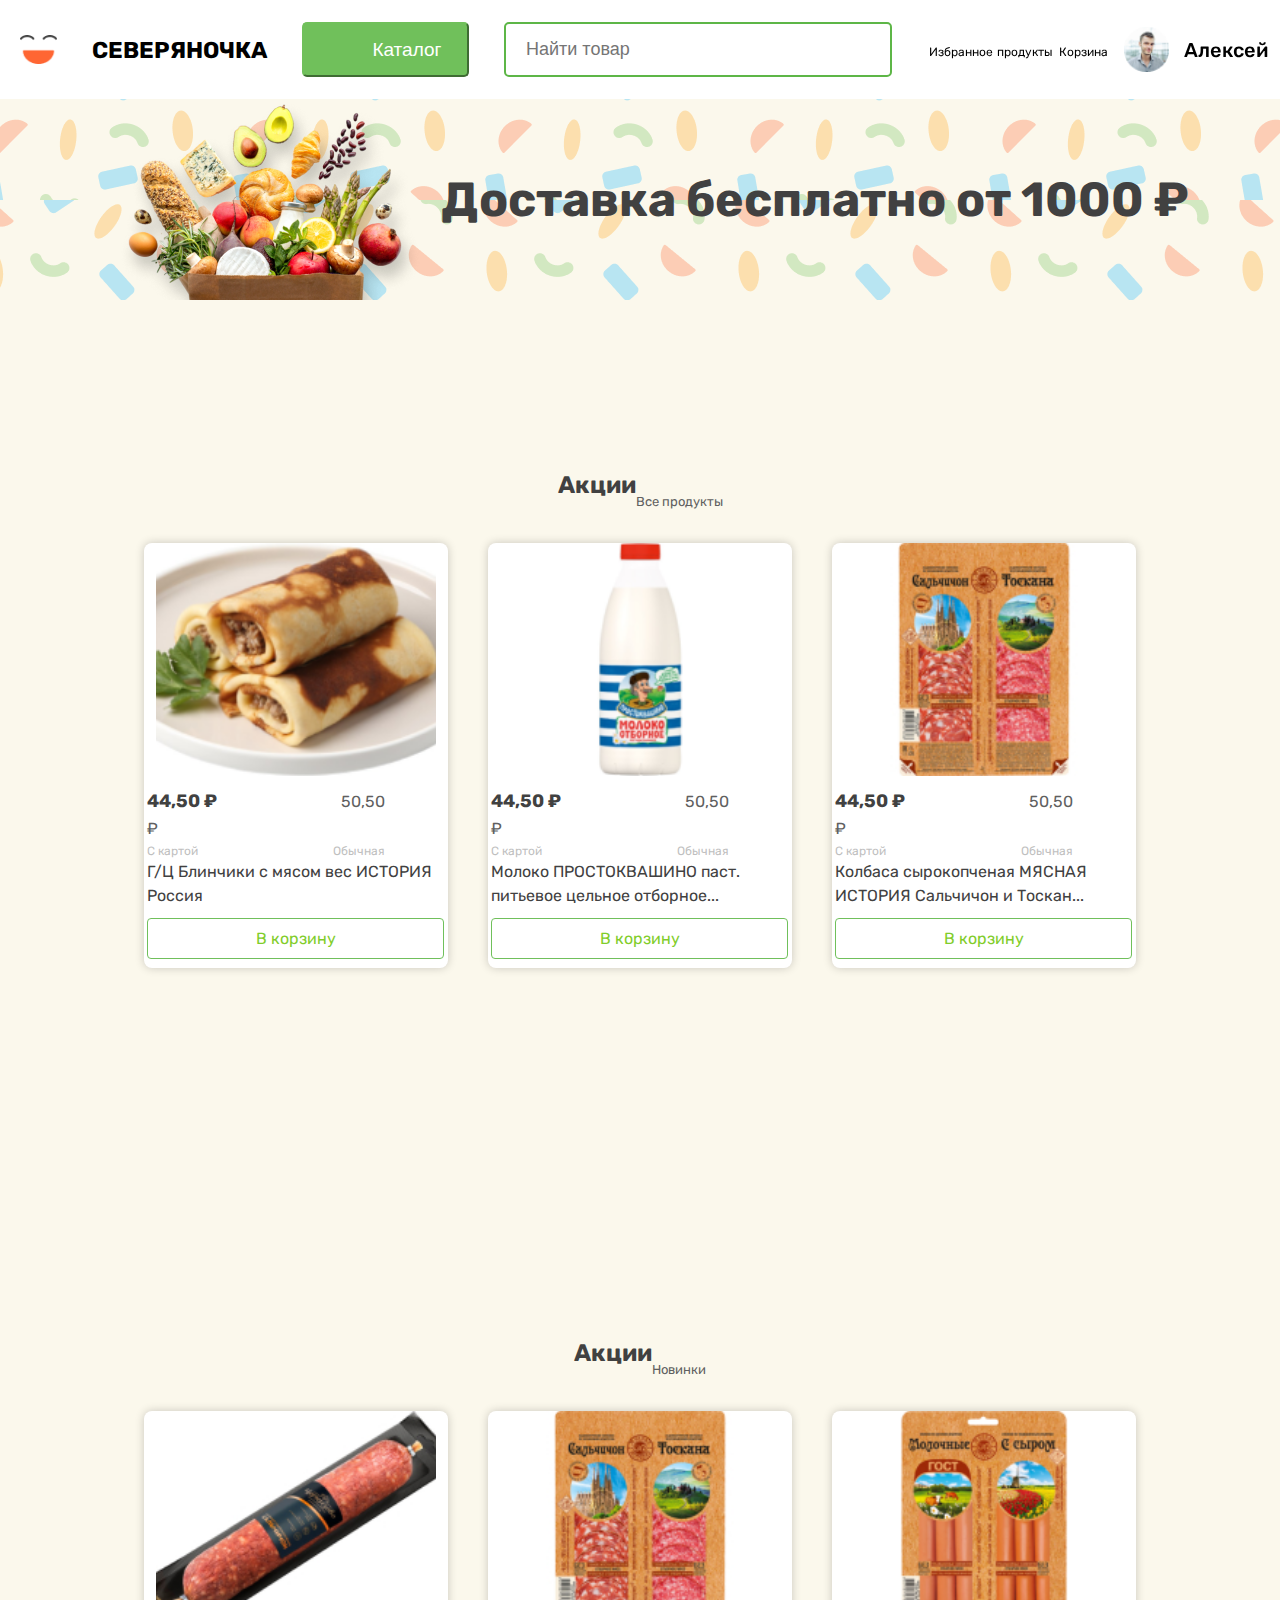
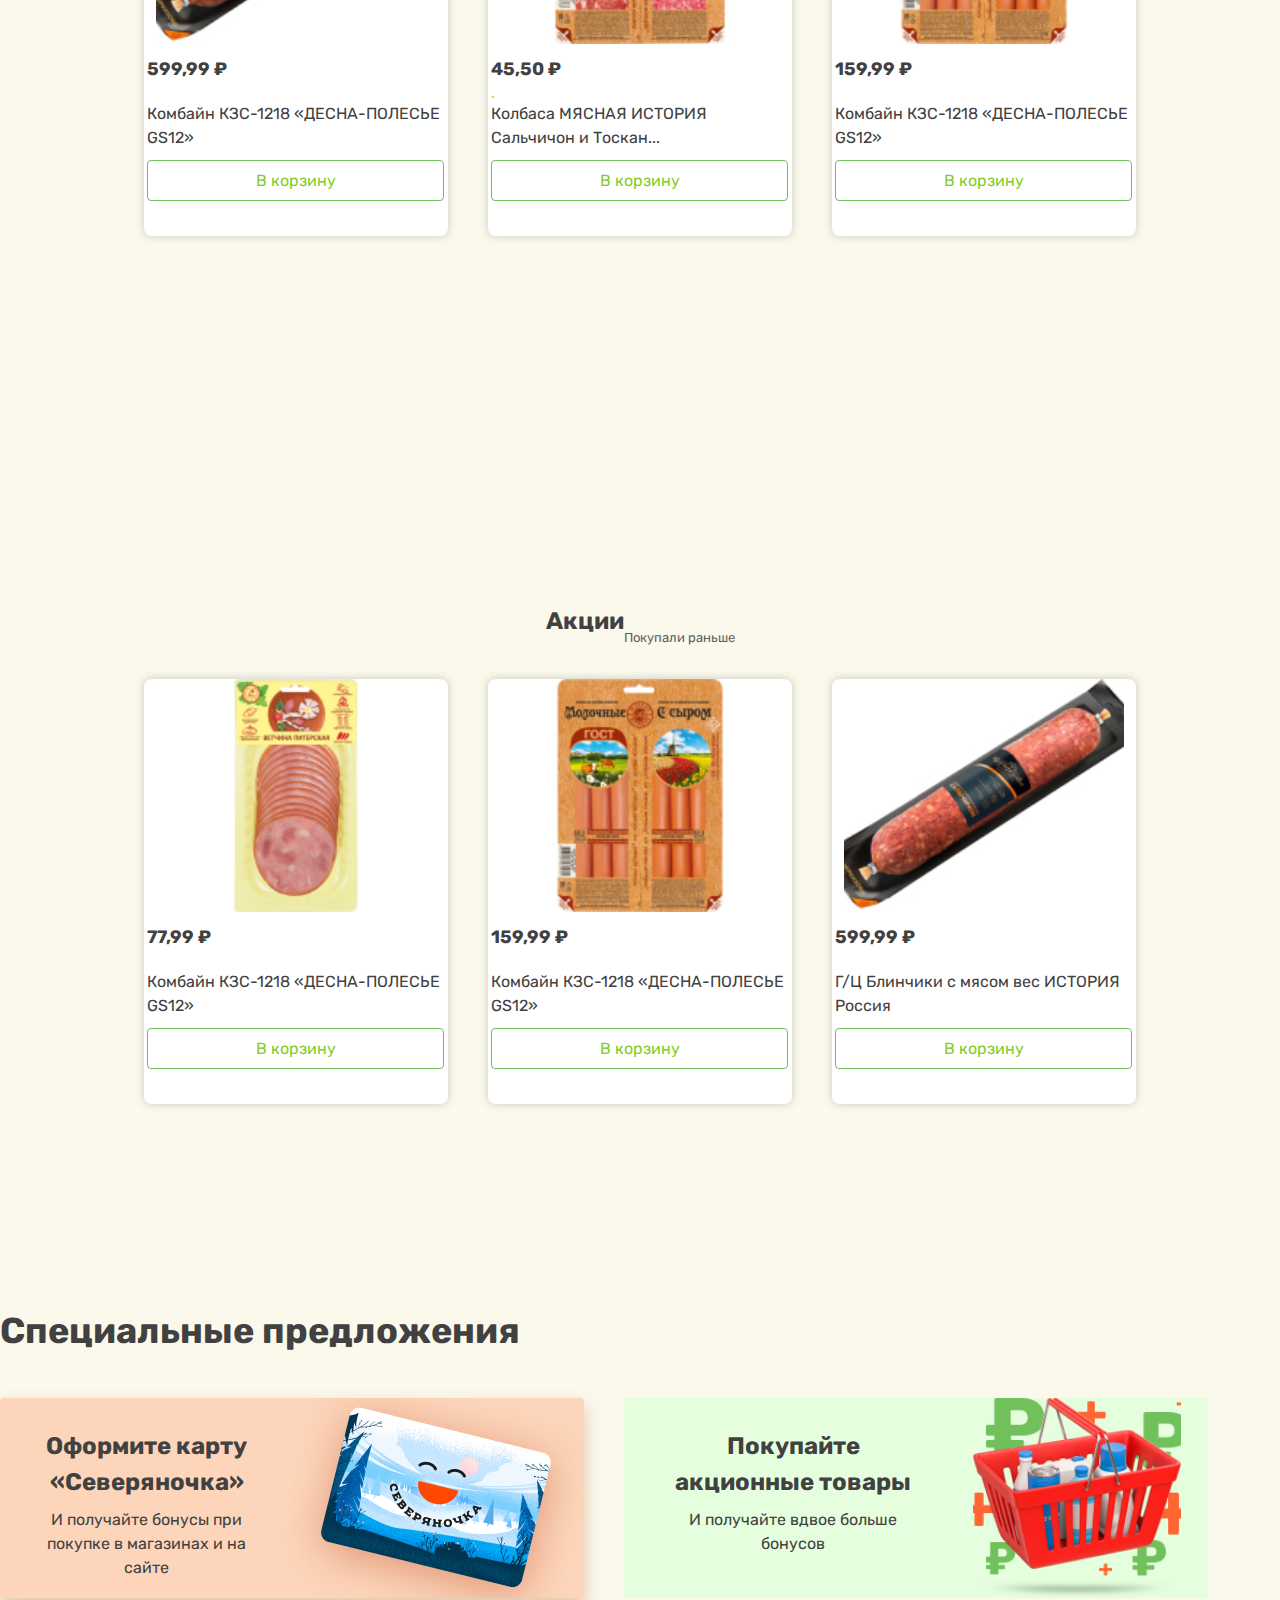
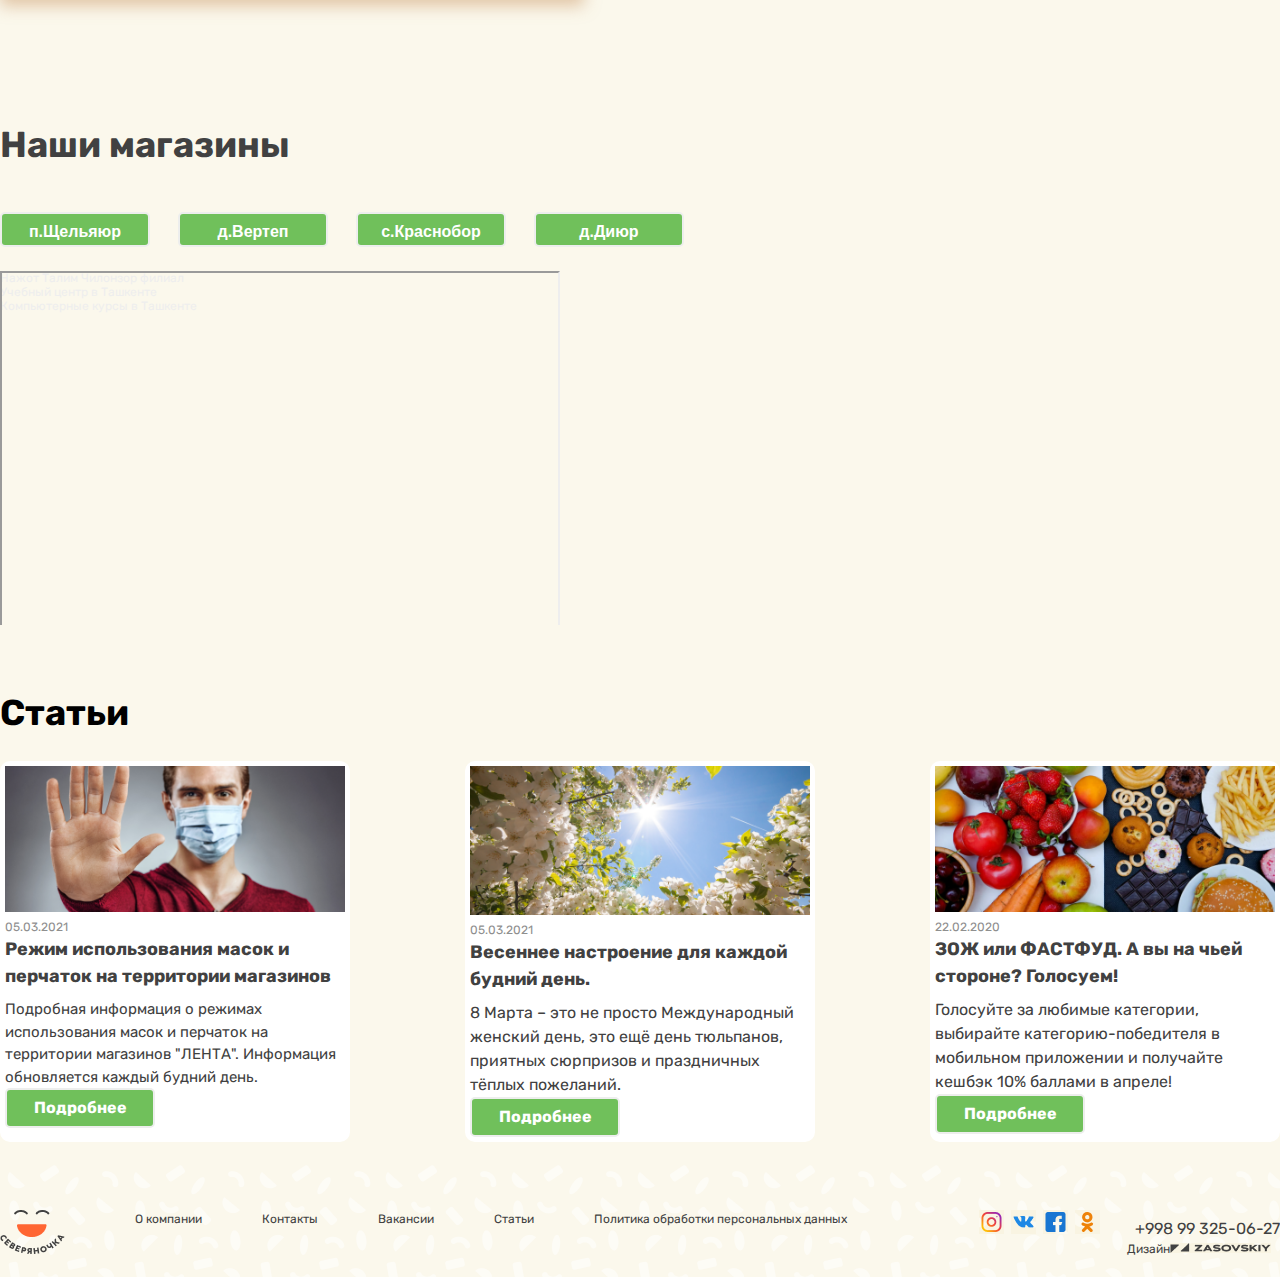
==== html/index.html @ d8d75616 "Muhammadrizo" ====
<!DOCTYPE html>
<html lang="en">

<head>
    <meta charset="UTF-8">
    <meta name="viewport" content="width=device-width, initial-scale=1.0">
    <title>Intiqom</title>
    <link rel="stylesheet" href="..//css/main.css">
    <link rel="stylesheet" href="https://cdnjs.cloudflare.com/ajax/libs/font-awesome/6.1.1/css/all.min.css"
        integrity="sha512-KfkfwYDsLkIlwQp6LFnl8zNdLGxu9YAA1QvwINks4PhcElQSvqcyVLLD9aMhXd13uQjoXtEKNosOWaZqXgel0g=="
        crossorigin="anonymous" referrerpolicy="no-referrer" />
</head>

<body>

    <header>
        <nav>
            <div class="navbar container">
                <img class="navbar-img-group" src="..//section.img/header-logo.png" alt="Group" />
                <h2 class="navbar-img-h2">СЕВЕРЯНОЧКА</h2>
                <button><i class="fa fa-bars" aria-hidden="true"></i>
                    <p>Каталог</p>
                </button>
                <input id="inp" type="search" placeholder="Найти товар" />
                <div class="contiyner">
                    <div class="con">
                        <i class="fa-regular fa-heart"></i>
                        <p onclick="goToPage('save')">Избранное</p>
                    </div>
                    <div class="con">
                        <i class="fa-solid fa-shop"></i>
                        <p onclick="goToPage('product')">продукты</p>
                    </div>
                    <div class="con">
                        <i class="fa-solid fa-cart-shopping"></i>
                        <p onclick="goToPage('korzina')">Корзина</p>
                    </div>
                </div>
                <div class="profile">
                    <img src="..//section.img/avatar1.png" alt="Avatar" />
                    <p>Алексей</p>
                </div>
                <select name="pets" id="pet-select">
                    <i class="fa-solid fa-chevron-down"></i>

                    <option value="spider">Korzina</option>
                    <option value="spider">Tovar</option>
                    <option value="spider">Dostavka</option>
                    <option value="spider">Skidka</option>
                </select>
            </div>
        </nav>
    </header>



    <section class="hero" id="hero">
        <ul class="main_content container">
            <li class="img_content">
                <img class="header_imges" src="..//product.img/img (1).png" alt="gul">
                <h1 class="title_main">Доставка бесплатно от 1000 ₽</h1>
                </img>
            </li>
        </ul>
    </section>


    <main class="main_container">

        <!-- menu -->

        <div class="menu" id="Menu">
            <div class="menu_text_content">
                <h2 class="title_content ">Акции</h2>
                <div class="menu_text_content">
                    <p class="menu_text">Все продукты</p>
                    <i id="icon_main" class="fa fa-chevron-right" aria-hidden="true"></i>
                </div>
            </div>

            <div class="menu_box">
                <div class="menu_card">

                    <div class="menu_image">
                        <img src="..//product.img/product1.png">
                    </div>
                    <div class="menu_content-box">
                        <div class="small_card">
                            <i class="fa-solid fa-heart"></i>
                            <span class="skidka">-50%</span>
                        </div>

                        <div class="menu_info">
                            <h4 class="title">44,50 ₽ <span class="title_menu">50,50 ₽</span></h4>
                            <p class="text"> С картой<span class="text_menu">Обычная</span></p>
                            <p class="text_p"> Г/Ц Блинчики с мясом вес ИСТОРИЯ Россия</p>
                            <div class="menu_icon">
                                <i class="fa-solid fa-star"></i>
                                <i class="fa-solid fa-star"></i>
                                <i class="fa-regular fa-star"></i>
                                <i class="fa-regular fa-star"></i>
                                <i class="fa-regular fa-star"></i>
                            </div>
                            <a href="#" class="menu_btn">В корзину</a>
                        </div>
                    </div>
                </div>


                <div class="menu_card">

                    <div class="menu_image">
                        <img src="..//product.img/product2.png">
                    </div>
                    <div class="menu_content-box">
                        <div class="small_card">
                            <i class="fa-solid fa-heart"></i>
                            <span class="skidka">-50%</span>
                        </div>

                        <div class="menu_info">
                            <h4 class="title">44,50 ₽ <span class="title_menu">50,50 ₽</span></h4>
                            <p class="text"> С картой<span class="text_menu">Обычная</span></p>
                            <p class="text_p"> Молоко ПРОСТОКВАШИНО паст. питьевое цельное отборное...</p>
                            <div class="menu_icon">
                                <i class="fa-solid fa-star"></i>
                                <i class="fa-solid fa-star"></i>
                                <i class="fa-solid fa-star"></i>
                                <i class="fa-regular fa-star"></i>
                                <i class="fa-regular fa-star"></i>
                            </div>
                            <a href="#" class="menu_btn">В корзину</a>
                        </div>
                    </div>
                </div>


                <div class="menu_card">

                    <div class="menu_image">
                        <img src="..//product.img/product3.jpg">
                    </div>
                    <div class="menu_content-box">
                        <div class="small_card">
                            <i class="fa-solid fa-heart"></i>
                            <span class="skidka">-50%</span>
                        </div>

                        <div class="menu_info">
                            <h4 class="title">44,50 ₽ <span class="title_menu">50,50 ₽</span></h4>
                            <p class="text"> С картой<span class="text_menu">Обычная</span></p>
                            <p class="text_p">Колбаса сырокопченая МЯСНАЯ ИСТОРИЯ Сальчичон и Тоскан...</p>
                            <div class="menu_icon">
                                <i class="fa-solid fa-star"></i>
                                <i class="fa-solid fa-star"></i>
                                <i class="fa-solid fa-star"></i>
                                <i class="fa-solid fa-star"></i>
                                <i class="fa-solid fa-star"></i>
                            </div>
                            <a href="#" class="menu_btn">В корзину</a>
                        </div>
                    </div>
                </div>



                <div class="menu_card menu_carn_none">

                    <div class="menu_image">
                        <img src="..//product.img/product4.png">
                    </div>
                    <div class="menu_content-box">
                        <div class="small_card">
                            <i class="fa-solid fa-heart"></i>
                            <span class="skidka">-50%</span>
                        </div>

                        <div class="menu_info">
                            <h4 class="title">44,50 ₽ <span class="title_menu">50,50 ₽</span></h4>
                            <p class="text"> С картой<span class="text_menu">Обычная</span></p>
                            <p class="text_p">Сосиски вареные МЯСНАЯ ИСТОРИЯ Молочные и С сыро...</p>
                            <div class="menu_icon">
                                <i class="fa-solid fa-star"></i>
                                <i class="fa-solid fa-star"></i>
                                <i class="fa-solid fa-star"></i>
                                <i class="fa-solid fa-star"></i>
                                <i class="fa-solid fa-star-half-stroke"></i>
                            </div>
                            <a href="#" class="menu_btn">В корзину</a>
                        </div>
                    </div>
                </div>
            </div>
        </div>




        <div class="menu" id="Menu">
            <div class="menu_text_content">
                <h2 class="title_content ">Акции</h2>
                <div class="menu_text_content">
                    <p class="menu_text">Новинки</p>
                    <i id="icon_main" class="fa fa-chevron-right" aria-hidden="true"></i>
                </div>
            </div>
            <div class="menu_box">
                <div class="menu_card">

                    <div class="menu_image">
                        <img src="..//product.img/product5.jpg">
                    </div>
                    <div class="menu_content-box">
                        <div class="small_card">
                            <i class="fa-solid fa-heart"></i>
                        </div>

                        <div class="menu_info">
                            <h4 class="title">599,99 ₽ </h4>
                            <p class="p_p"> .</p>
                            <p class="text_p">Комбайн КЗС-1218 «ДЕСНА-ПОЛЕСЬЕ GS12»</p>
                            <div class="menu_icon">
                                <i class="fa-solid fa-star"></i>
                                <i class="fa-solid fa-star"></i>
                                <i class="fa-regular fa-star"></i>
                                <i class="fa-regular fa-star"></i>
                                <i class="fa-regular fa-star"></i>
                            </div>
                            <a href="#" class="menu_btn">В корзину</a>
                        </div>
                    </div>
                </div>


                <div class="menu_card">

                    <div class="menu_image">
                        <img src="..//product.img/product3.jpg">
                    </div>
                    <div class="menu_content-box">
                        <div class="small_card">
                            <i class="fa-solid fa-heart"></i>
                        </div>

                        <div class="menu_info">
                            <h4 class="title">45,50 ₽</h4>
                            <p>.</p>
                            <p class="text_p"> Колбаса МЯСНАЯ ИСТОРИЯ Сальчичон и Тоскан...</p>
                            <div class="menu_icon">
                                <i class="fa-solid fa-star"></i>
                                <i class="fa-solid fa-star"></i>
                                <i class="fa-solid fa-star"></i>
                                <i class="fa-solid fa-star"></i>
                                <i class="fa-solid fa-star"></i>
                            </div>
                            <a href="#" class="menu_btn">В корзину</a>
                        </div>
                    </div>
                </div>


                <div class="menu_card">

                    <div class="menu_image">
                        <img src="..//product.img/product4.png">
                    </div>
                    <div class="menu_content-box">
                        <div class="small_card">
                            <i class="fa-solid fa-heart"></i>
                        </div>

                        <div class="menu_info">
                            <h4 class="title">159,99 ₽</h4>
                            <p class="p_p">.</p>
                            <p class="text_p">Комбайн КЗС-1218 «ДЕСНА-ПОЛЕСЬЕ GS12»</p>
                            <div class="menu_icon">
                                <i class="fa-solid fa-star"></i>
                                <i class="fa-solid fa-star"></i>
                                <i class="fa-regular fa-star"></i>
                                <i class="fa-regular fa-star"></i>
                                <i class="fa-regular fa-star"></i>
                            </div>
                            <a href="#" class="menu_btn">В корзину</a>
                        </div>
                    </div>
                </div>

                <div class="menu_card menu_carn_none">

                    <div class="menu_image">
                        <img src="..//product.img/product2.png">
                    </div>
                    <div class="menu_content-box">
                        <div class="small_card">
                            <i class="fa-solid fa-heart"></i>
                        </div>

                        <div class="menu_info">
                            <h4 class="title">49,39 ₽ </h4>
                            <p class="p_p">.</p>
                            <p class="text_p">Комбайн КЗС-1218 «ДЕСНА-ПОЛЕСЬЕ GS12»</p>
                            <div class="menu_icon">
                                <i class="fa-solid fa-star"></i>
                                <i class="fa-solid fa-star"></i>
                                <i class="fa-regular fa-star"></i>
                                <i class="fa-regular fa-star"></i>
                                <i class="fa-regular fa-star"></i>
                            </div>
                            <a href="#" class="menu_btn">В корзину</a>
                        </div>
                    </div>
                </div>
            </div>
        </div>




        <div class="menu" id="Menu">
            <div class="menu_text_content">
                <h2 class="title_content ">Акции</h2>
                <div class="menu_text_content">
                    <p class="menu_text">Покупали раньше</p>
                    <i id="icon_main" class="fa fa-chevron-right" aria-hidden="true"></i>
                </div>
            </div>
            <div class="menu_box">
                <div class="menu_card">

                    <div class="menu_image">
                        <img src="..//product.img/product6.png">
                    </div>
                    <div class="menu_content-box">
                        <div class="small_card">
                            <i class="fa-solid fa-heart"></i>
                        </div>

                        <div class="menu_info">
                            <h4 class="title">77,99 ₽ </h4>
                            <p class="p_p">.</p>
                            <p class="text_p"> Комбайн КЗС-1218 «ДЕСНА-ПОЛЕСЬЕ GS12»</p>
                            <div class="menu_icon">
                                <i class="fa-solid fa-star"></i>
                                <i class="fa-solid fa-star"></i>
                                <i class="fa-regular fa-star"></i>
                                <i class="fa-regular fa-star"></i>
                                <i class="fa-regular fa-star"></i>
                            </div>
                            <a href="#" class="menu_btn">В корзину</a>
                        </div>
                    </div>
                </div>


                <div class="menu_card">

                    <div class="menu_image">
                        <img src="..//product.img/product4.png">
                    </div>
                    <div class="menu_content-box">
                        <div class="small_card">
                            <i class="fa-solid fa-heart"></i>
                        </div>

                        <div class="menu_info">
                            <h4 class="title">159,99 ₽ </h4>
                            <p class="p_p">.</p>
                            <p class="text_p"> Комбайн КЗС-1218 «ДЕСНА-ПОЛЕСЬЕ GS12»</p>
                            <div class="menu_icon">
                                <i class="fa-solid fa-star"></i>
                                <i class="fa-solid fa-star"></i>
                                <i class="fa-regular fa-star"></i>
                                <i class="fa-regular fa-star"></i>
                                <i class="fa-regular fa-star"></i>
                            </div>
                            <a href="#" class="menu_btn">В корзину</a>
                        </div>
                    </div>
                </div>


                <div class="menu_card">

                    <div class="menu_image">
                        <img src="..//product.img/product5.jpg">
                    </div>
                    <div class="menu_content-box">
                        <div class="small_card">
                            <i class="fa-solid fa-heart"></i>
                        </div>

                        <div class="menu_info">
                            <h4 class="title">599,99 ₽ </h4>
                            <p class="p_p">.</p>
                            <p class="text_p"> Г/Ц Блинчики с мясом вес ИСТОРИЯ Россия</p>
                            <div class="menu_icon">
                                <i class="fa-solid fa-star"></i>
                                <i class="fa-solid fa-star"></i>
                                <i class="fa-regular fa-star"></i>
                                <i class="fa-regular fa-star"></i>
                                <i class="fa-regular fa-star"></i>
                            </div>
                            <a href="#" class="menu_btn">В корзину</a>
                        </div>
                    </div>
                </div>


                <div class="menu_card menu_carn_none">

                    <div class="menu_image">
                        <img src="..//product.img/product2.png">
                    </div>
                    <div class="menu_content-box">
                        <div class="small_card">
                            <i class="fa-solid fa-heart"></i>
                        </div>

                        <div class="menu_info">
                            <h4 class="title">49,39 ₽ </h4>
                            <p class="p_p">.</p>
                            <p class="text_p"> Комбайн КЗС-1218 «ДЕСНА-ПОЛЕСЬЕ GS12»</p>
                            <div class="menu_icon">
                                <i class="fa-solid fa-star"></i>
                                <i class="fa-solid fa-star"></i>
                                <i class="fa-regular fa-star"></i>
                                <i class="fa-regular fa-star"></i>
                                <i class="fa-regular fa-star"></i>
                            </div>
                            <a href="#" class="menu_btn">В корзину</a>
                        </div>
                    </div>
                </div>

            </div>
        </div>
    </main>
    <main class="container">
        <div class="content_cart">
            <h5 class="content_title">Специальные предложения</h5>
            <div class="content1">
                <div class="content-cont">
                    <div class="content-box1">
                        <h6 class="title_cont1">Оформите карту «Северяночка»</h6>
                        <p class="text_cont1">И получайте бонусы при покупке в магазинах и на сайте</p>
                    </div>
                    <img class="img_cont1" src="..//cart.img/cart1.png" alt="cart">

                </div>
                <div class="content-cont1">
                    <div class="content-box1">
                        <h6 class="title_cont">Покупайте акционные товары</h6>
                        <p class="text_cont">И получайте вдвое больше бонусов</p>
                    </div>
                    <img class="img_cont2" src="..//section.img/cart-3.png" alt="cart">

                </div>
            </div>
        </div>


        <section>
            <div class="content_title-card">
                <h6 class="title_shopp">Наши магазины</h6>
            </div>
            <div class="market_btn">
                <button class="card_btn1">п.Щельяюр</button>
                <button class="card_btn">д.Вертеп</button>
                <button class="card_btn">с.Краснобор</button>
                <button class="card_btn">д.Диюр</button>
            </div>
            <div class="card_1" style="position:relative;overflow:hidden;"><a
                    href="https://yandex.uz/maps/org/94800077397/?utm_medium=mapframe&utm_source=maps"
                    style="color:#eee;font-size:12px;position:absolute;top:0px;">Нажот Талим Чилонзор филиал</a><a
                    href="https://yandex.uz/maps/10335/tashkent/category/educational_center/184106168/?utm_medium=mapframe&utm_source=maps"
                    style="color:#eee;font-size:12px;position:absolute;top:14px;">Учебный центр в Ташкенте</a><a
                    href="https://yandex.uz/maps/10335/tashkent/category/computer_courses/184106158/?utm_medium=mapframe&utm_source=maps"
                    style="color:#eee;font-size:12px;position:absolute;top:28px;">Компьютерные курсы в
                    Ташкенте</a><iframe
                    src="https://yandex.uz/map-widget/v1/org/94800077397/?ll=69.203373%2C41.286171&tilt=0.8726646259971648&z=20.06"
                    width="560" height="400" frameborder="1" allowfullscreen="true" style="position:relative;"></iframe>
            </div>

        </section>

        <section class="container_server">
            <div>
                <h6 class="service-title">Статьи</h6>
                <ul class="service-list">
                    <li class="service-item">
                        <div class="check_img">
                            <img src="..//section.img/section1.png" alt="img">
                        </div>
                        <span class="data">05.03.2021</span>
                        <h5 class="check-card_title">Режим использования масок и перчаток на территории магазинов</h5>
                        <p class="check-card_text">Подробная информация о режимах использования масок и перчаток на
                            территории магазинов "ЛЕНТА". Информация обновляется каждый будний день.</p>
                        <a class="check-link" href="#">Подробнее</a>
                    </li>
                    <li class="service-item">
                        <div class="check_img">
                            <img src="..//section.img/section2.png" alt="img">
                        </div>
                        <span class="data">05.03.2021</span>
                        <h5 class="check-card_title1">Весеннее настроение для каждой будний день.</h5>
                        <p class="check-card_text1">8 Марта – это не просто Международный женский день, это ещё день
                            тюльпанов, приятных сюрпризов и праздничных тёплых пожеланий.</p>
                        <a class="check-link" href="#">Подробнее</a>
                    <li class="service-item">
                        <div class="check_img">
                            <img src="..//section.img/section3.png" alt="img">
                        </div>
                        <span class="data">22.02.2020</span>
                        <h5 class="check-card_title2">ЗОЖ или ФАСТФУД. А вы на чьей стороне? Голосуем!</h5>
                        <p class="check-card_text2">Голосуйте за любимые категории, выбирайте категорию-победителя в
                            мобильном приложении и получайте кешбэк 10% баллами в апреле! </p>
                        <a class="check-link" href="#">Подробнее</a>
                </ul>

            </div>
        </section>
    </main>
    <footer class="container12 backroun_img ">
        <div class="container_server container_foot">
            <div class="footer__logo_block">
                <a class="footer__logo" href="#"><img src="..//cart.img/logo (2).png" alt="logo"></a>
                <div class="footer__list">
                    <a class="footer__link" href="#">О компании</a>
                    <a class="footer__link" href="#">Контакты</a>
                    <a class="footer__link" href="#">Вакансии</a>
                    <a class="footer__link" href="#">Статьи</a>
                    <a class="footer__link" href="#">Политика обработки персональных данных</a>
                </div>
            </div>
            <div class="footer__icon_block">

                <a class="footer__icon" href="https://ru-ru.facebook.com/"><img class="logo_icon"
                        src="..//cart.img/instagram.png" alt=""></a>
                <a class="footer__icon" href="https://ru-ru.facebook.com/"><img class="logo_icon"
                        src="..//cart.img/vkontakte.png" alt=""></a>
                <a class="footer__icon" href="https://ru-ru.facebook.com/"><img class="logo_icon"
                        src="..//cart.img/facebook.png" alt=""></a>
                <a class="footer__icon" href="https://twitter.com/?lang=ru"><img class="logo_icon"
                        src="..//cart.img/ok.png" alt=""></a>
                <a class="tel_foot1" href="tel"><i class="fa fa-phone" aria-hidden="true"></i>+998 99 325-06-27</a>
                <div class="foot_cont">
                    <a class="footer_icon_phon" href="#">Дизайн<img class="img_foot"
                            src="..//product.img/logo-zasovskiy-small-black.png" alt=""></a>
                </div>
                <a class="footer__icon"
                    href="https://ru.linkedin.com/?original_referer=https%3A%2F%2Fwww.google.com%2F"><img
                        src="..//img/in.svg" alt=""></a>
            </div>
        </div>

    </footer>

    <script src="..//main.js"></script>
</body>

</html>
---- css/main.css ----
@import url("https://fonts.googleapis.com/css2?family=Rubik:wght@400;600;700&display=swap");
* {
  box-sizing: border-box;
  margin: 0;
  padding: 0;
}

html {
  box-sizing: border-box;
  scroll-behavior: smooth;
}

*,
*::before,
*::after {
  box-sizing: inherit;
}

h1,
h2,
h3,
h4,
h5,
h6,
p {
  margin: 0;
}

ul,
ol {
  margin: 0;
  padding: 0;
  list-style: none;
}

img {
  max-width: 100%;
  height: auto;
}

a {
  text-decoration: none;
  display: inline-block;
}

body {
  font-family: "Rubik", sans-serif;
  margin: 0;
  background: var(--main-bg-page, #FBF8EC);
}

.container {
  max-width: 1300px;
  width: 100%;
  margin-left: auto;
  margin-right: auto;
}

.main_container {
  max-width: 1300px;
  width: 100%;
  margin-left: auto;
  margin-right: auto;
}

.container_server {
  max-width: 1300px;
  width: 100%;
  margin-left: auto;
  margin-right: auto;
}

.container12 {
  max-width: 1300px;
  width: 100%;
  margin-left: auto;
  margin-right: auto;
}

nav {
  width: 100%;
  height: 99px;
  background: var(--surface, #FFF);
  position: fixed;
  z-index: 5;
  margin: 0 auto;
}
nav .navbar {
  display: flex;
  align-items: center;
  width: 99%;
  height: 100%;
  margin: 0 auto;
  width: 1300px;
  gap: 35px;
  box-shadow: 1px 1px 2px 0px rgba(16, 2, 0, 0);
}
nav .navbar-img-group {
  width: 37px;
  margin-left: 20px;
}
nav .navbar-img-h2 {
  font-weight: 700;
  font-size: 23px;
}
nav button {
  width: 300px;
  height: 55px;
  background: #70c05b;
  border-radius: 5px;
  display: flex;
  align-items: center;
  justify-content: space-around;
  font-size: 19px;
  color: white;
  font-style: normal;
  cursor: pointer;
}
nav button .bx-menu {
  font-weight: 100;
  font-size: 25px;
}
nav button:hover {
  background: #5db647;
}
nav input {
  border: 2px solid #5db647;
  height: 55px;
  width: 700px;
  border-radius: 5px;
  padding: 0px 20px;
  font-size: large;
  font-style: normal;
}
nav input:focus {
  outline: none !important;
  border: 3px solid #5db647;
  color: #121212;
}
nav .contiyner {
  width: 350px;
  height: 60px;
  display: flex;
}
nav .con {
  flex: 5;
  display: flex;
  align-items: center;
  justify-content: center;
  flex-direction: column;
  gap: 5px;
}
nav .con i {
  font-size: 25px;
  transition: 0.5s;
}
nav .con i:hover {
  color: #23411b;
}
nav .con i:focus {
  color: #23411b;
  background-color: red;
}
nav .con p {
  font-size: 12px;
  padding: 2px;
}
nav .profile {
  display: flex;
  align-items: center;
  justify-content: center;
  gap: 15px;
  width: 180px;
  height: 55px;
}
nav .profile img {
  width: 45px;
  height: 45px;
}
nav .profile p {
  font-size: 20px;
  font-weight: 500;
}
nav select {
  height: 25px;
  width: 20px;
}

.menu {
  width: 100%;
}

.menu h2 {
  display: flex;
  margin-bottom: 40px;
}

.menu {
  color: #fac031;
}

.menu h1 span::after {
  content: "";
  width: 100%;
  height: 2px;
  background: #fac031;
  display: block;
  position: relative;
}

.menu .menu_box {
  width: 100%;
  margin: 0 auto;
  display: grid;
  grid-template-columns: 1fr 1fr 1fr 1fr;
  grid-gap: 40px;
}

.menu .menu_box .menu_card {
  width: 304px;
  height: 425px;
  margin-bottom: 200px;
  box-shadow: 0 0 10px rgba(0, 0, 0, 0.2);
}

.menu_box .menu_card .menu_image {
  width: 280px;
  height: 245px;
  margin: 0 auto;
  overflow: hidden;
}

.menu .menu_box .menu_card .menu_image img {
  width: 100%;
  height: 95%;
  -o-object-fit: cover;
     object-fit: cover;
  -o-object-position: center;
     object-position: center;
  transition: 0.3s;
}

.menu .menu_box .menu_card .menu_image:hover img {
  transform: scale(1.1);
}

.menu .menu_box .menu_card .small_card {
  width: 45px;
  height: 45px;
  float: right;
  position: relative;
  top: -240px;
  right: -8px;
  opacity: 0;
  border-radius: 7px;
  transition: 0.3s;
}

.menu .menu_box .menu_card:hover .small_card {
  position: relative;
  top: -240px;
  right: 20px;
  opacity: 1;
}

.menu .menu_box .menu_card .small_card i {
  font-size: 25px;
  display: flex;
  align-items: center;
  justify-content: center;
  line-height: 50px;
  color: #e02b0b;
  cursor: pointer;
  text-shadow: 0 0 6px #e5d331;
  transition: 0.2s;
}

.menu .menu_box .menu_card .small_card i:hover {
  color: #ff1e1e;
}

.menu .menu_box .menu_card .menu_info h2 {
  width: 60%;
  text-align: center;
  margin: 10px auto 10px auto;
  font-size: 25px;
  color: #e92828;
}

.menu .menu_box .menu_card .menu_info .menu_icon {
  color: #fac031;
  margin: 10px 0 10px 0;
}

.menu .menu_box .menu_card .menu_info .menu_btn {
  display: flex;
  align-items: center;
  justify-content: center;
  color: rgb(129, 205, 42);
  background-color: white;
  border-radius: 4px;
  border: 1px solid var(--main-secondary, #70C05B);
  padding: 10px;
  gap: 10px;
  transition: 0.3s;
}

.skidka {
  display: inline-flex;
  padding: 4px 8px;
  align-items: flex-start;
  gap: 10px;
  border-radius: 4px;
  background: var(--main-primary, #F63);
}

.title {
  color: var(--main-on-surface, #414141);
  font-size: 18px;
  font-weight: 700;
  line-height: 150%;
}

.title_menu {
  color: var(--grayscale-hardest, #606060);
  font-size: 16px;
  font-weight: 400;
  line-height: 150%;
  margin-left: 120px;
}

.menu_content-box {
  padding-right: 4px;
  padding-left: 3px;
}

.menu_card {
  background-color: #fff;
  border-radius: 8px;
}

.text_menu {
  color: var(--grayscale-light, #BFBFBF);
  font-family: Rubik;
  font-size: 12px;
  font-weight: 400;
  line-height: 150%;
  margin-left: 135px;
}

.text {
  color: var(--grayscale-light, #BFBFBF);
  font-size: 12px;
  font-weight: 400;
  line-height: 150%;
}

.text_p {
  color: var(--main-on-surface, #414141);
  font-size: 16px;
  font-weight: 400;
  line-height: 150%;
}

.title_content {
  color: var(--main-on-surface, #414141);
  font-size: 36px;
  font-weight: 700;
  line-height: 150%;
  margin-top: 70px;
}

.title_content1 {
  color: var(--main-on-surface, #414141);
  font-size: 36px;
  font-weight: 700;
  line-height: 150%;
}

.title_content2 {
  color: var(--main-on-surface, #414141);
  font-size: 36px;
  font-weight: 700;
  line-height: 150%;
}

.p_p {
  color: #fff;
}

.menu_text_content {
  display: flex;
  justify-content: space-between;
  margin-top: 97px;
}

.menu_text {
  color: var(--grayscale-hardest, #606060);
  font-size: 13px;
}

#icon_main {
  color: #606060;
}

@media screen and (max-width: 1310px) {
  .menu .menu_box {
    grid-template-columns: 1fr 1fr 1fr;
    justify-content: center;
    max-width: 220px;
  }
  .title_content {
    font-size: 24px;
    font-weight: 700;
    line-height: 150%;
  }
  .menu_text_content {
    justify-content: center;
  }
  .menu_carn_none {
    display: none;
  }
}
.footer__container {
  margin-top: 96px;
  padding: 31px 161px;
  background: #ff9b74;
}

.footer__logo {
  margin-right: 10px;
}

.logo_icon {
  max-width: 34px;
  height: 24px;
}

.footer__logo_block,
.footer__list {
  display: flex;
  justify-content: space-between;
  gap: 40px;
}

.container_foot {
  display: flex;
  justify-content: space-between;
  text-align: center;
  padding-top: 48px;
}

.footer__link {
  color: var(--main-on-surface, #414141);
  font-size: 12px;
  font-weight: 400;
  line-height: 150%;
  margin-left: 40px;
}

.footer_icon_phon {
  color: var(--main-on-surface, #414141);
  font-size: 12px;
  font-weight: 400;
  line-height: 150%;
}

.tel_foot1 {
  margin-left: 40px;
  color: var(--main-on-surface, #414141);
}

.backroun_img {
  background-image: url(..//..//section.img/bg.png);
  width: 100%;
}

.footer__icon_block {
  text-align: center;
  padding-left: 40px;
  justify-content: space-between;
}

.foot_cont {
  margin-left: 150px;
}

.tel_foot {
  margin-left: 5px;
}

.footer {
  margin-top: 48px;
  padding: 16px;
}

.footer__container,
.footer__logo_block,
.footer__list {
  gap: 20px;
}

.footer__icon {
  width: 16px;
  height: 16px;
  margin-left: 12px;
}

.hero {
  background-image: url(../../cart.img/background_img.png);
  padding-top: 100px;
}

.main_content {
  display: block;
}

.img_content {
  display: flex;
  align-items: center;
  justify-content: space-between;
}

.header_imges {
  margin-left: 85px;
}

.title_main {
  margin-right: 70px;
  color: var(--main-on-surface, #414141);
  text-align: center;
  font-size: 48px;
  font-weight: 700;
  line-height: 150%;
}

.img_content {
  text-align: center;
  justify-content: center;
}

.content-cont {
  display: flex;
  width: 584px;
  align-self: stretch;
  border-radius: 4px;
  background: var(--main-primary-muted, #FCD5BA);
  box-shadow: 0px 8px 16px 0px rgba(202, 147, 96, 0.5);
}

.img_cont1 {
  margin-left: 21px;
}

.img_cont2 {
  margin-left: 51px;
}

.content-cont1 {
  width: 584px;
  align-self: stretch;
  display: flex;
  margin-left: 40px;
  border-radius: 4px;
  background: var(--main-secondary-muted, #E5FFDE);
}

.content1 {
  margin-bottom: 120px;
  display: flex;
  margin-top: 40px;
  text-align: center;
}

.content_title {
  color: var(--main-on-surface, #414141);
  font-size: 36px;
  font-weight: 700;
  line-height: 150%;
}

.title_cont1 {
  color: var(--main-on-surface, #414141);
  font-size: 24px;
  font-weight: 700;
  line-height: 150%;
  max-width: 258px;
}

.title_cont {
  color: var(--main-on-surface, #414141);
  font-size: 24px;
  font-weight: 700;
  line-height: 150%;
  max-width: 258px;
}

.text_cont {
  color: var(--main-on-surface, #414141);
  font-size: 16px;
  font-weight: 400;
  line-height: 150%;
  padding-top: 8px;
  max-width: 258px;
}

.text_cont1 {
  color: var(--main-on-surface, #414141);
  font-size: 16px;
  font-weight: 400;
  line-height: 150%;
  padding-top: 8px;
  max-width: 258px;
}

.content-box1 {
  margin-left: 40px;
  margin-top: 30px;
}

.card_1 {
  max-width: 1208px;
  height: 354px;
}

.check-card_title2, .check-card_title1, .check-card_title {
  color: var(--main-on-surface, #414141);
  font-size: 18px;
  font-weight: 700;
  line-height: 150%;
}

.check-card_text, .check-card_text1, .check-card_text2 {
  color: var(--main-on-surface, #414141);
  font-size: 16px;
  font-weight: 400;
  line-height: 150%;
}

.check-link {
  width: 150px;
  padding: 8px;
  justify-content: center;
  align-items: center;
  gap: 8px;
  border-radius: 4px;
  background: var(--main-secondary-muted, #E5FFDE);
}

.title_shopp {
  color: var(--main-on-surface, #414141);
  font-size: 36px;
  font-weight: 700;
  line-height: 150%;
}

.market_btn {
  margin-bottom: 24px;
  margin-top: 40px;
}

.card_btn {
  height: 35px;
  flex-direction: column;
  justify-content: center;
  flex: 1 0 0;
  color: var(--main-on-secondary, #FFF);
  text-align: center;
  font-size: 15px;
  font-weight: 400;
  line-height: 150%;
  margin-left: 24px;
  color: #FFF;
  text-align: center;
  font-size: 16px;
  font-weight: 700;
  line-height: 24px;
  background: #00BAFC;
  border-radius: 5px;
  border: 2px solid #edeeed;
  padding: 6px 16px;
  transition: all 0.4s ease;
  background: var(--main-secondary, #70C05B);
}

.card_btn1 {
  height: 35px;
  flex-direction: column;
  justify-content: center;
  flex: 1 0 0;
  color: var(--main-on-secondary, #FFF);
  text-align: center;
  font-size: 15px;
  font-weight: 400;
  line-height: 150%;
  text-align: center;
  color: #FFF;
  font-size: 16px;
  font-weight: 700;
  line-height: 24px;
  background: #00BAFC;
  border-radius: 5px;
  border: 2px solid #edeeed;
  padding: 6px 16px;
  transition: all 0.4s ease;
  background: var(--main-secondary, #70C05B);
}

button {
  border-color: #70C05B;
  width: 150px;
  height: 32px;
  padding: 8px;
  align-items: center;
  gap: 8px;
  border-radius: 4px;
  background: var(--main-secondary, #70C05B);
}

.service-title {
  color: var(--main-on-surface, #414141);
  font-size: 36px;
  font-weight: 700;
  line-height: 150%;
  margin-top: 120px;
  margin-bottom: 40px;
  max-width: 356px;
}

.service-title1 {
  color: var(--main-on-surface, #414141);
  font-size: 18px;
  font-weight: 700;
  line-height: 170%;
  max-width: 356px;
}

.service-title2 {
  color: var(--main-on-surface, #414141);
  font-size: 18px;
  font-weight: 700;
  line-height: 150%;
  max-width: 356px;
}

.service-list {
  margin-left: auto;
  margin-right: auto;
  display: flex;
}

.check-card_text {
  color: var(--main-on-surface, #414141);
  font-size: 15px;
  font-weight: 400;
  line-height: 150%;
  margin-top: 8px;
}

.check-card_text1 {
  color: var(--main-on-surface, #414141);
  font-size: 16px;
  font-weight: 400;
  line-height: 150%;
  margin-top: 8px;
}

.check-card_text2 {
  color: var(--main-on-surface, #414141);
  font-size: 16px;
  font-weight: 400;
  line-height: 150%;
  margin-top: 8px;
}

.check-link {
  text-align: center;
  color: #FFF;
  font-size: 16px;
  font-weight: 700;
  line-height: 24px;
  background: #00BAFC;
  border-radius: 5px;
  border: 2px solid #edeeed;
  padding: 6px 16px;
  transition: all 0.4s ease;
  background: var(--main-secondary, #70C05B);
}

.service-item {
  margin-bottom: 80px;
}

#service {
  padding-top: 155px;
}

.service-title {
  font-size: 36px;
  line-height: 56px;
  color: #000000;
  margin-bottom: 25px;
}

.service-line {
  width: 56px;
  height: 2px;
  background: #000000;
  border-radius: 5px;
  display: block;
  margin: 0 auto;
  margin-bottom: 33px;
}

.service-tetx {
  font-weight: 300;
  font-size: 18px;
  line-height: 30px;
  text-align: center;
  color: #7D7987;
  width: 952px;
  margin-bottom: 78px;
}

.service-item {
  width: 350px;
  border-radius: 10px;
  background-color: #FFFFFF;
  padding: 5px;
}

.service_img {
  margin-bottom: 19px;
}

.service-card_title {
  font-weight: 700;
  font-size: 24px;
  line-height: 56px;
  color: #000000;
}

.service-card_text {
  font-weight: 300;
  font-size: 16px;
  line-height: 28px;
  color: #7D7987;
}

.service-list {
  display: flex;
  flex-wrap: wrap;
  justify-content: space-between;
  padding-right: 116px;
}

.service-item {
  margin-bottom: 30px;
}

.data {
  color: var(--grayscale-hard, #8F8F8F);
  font-size: 12px;
  font-weight: 400;
  line-height: 150%;
}

.service-item {
  margin-bottom: 20px;
}

.service-title {
  margin-top: 60px;
  margin-bottom: 20px;
}

.service-list {
  padding-right: 0;
}/*# sourceMappingURL=main.css.map */
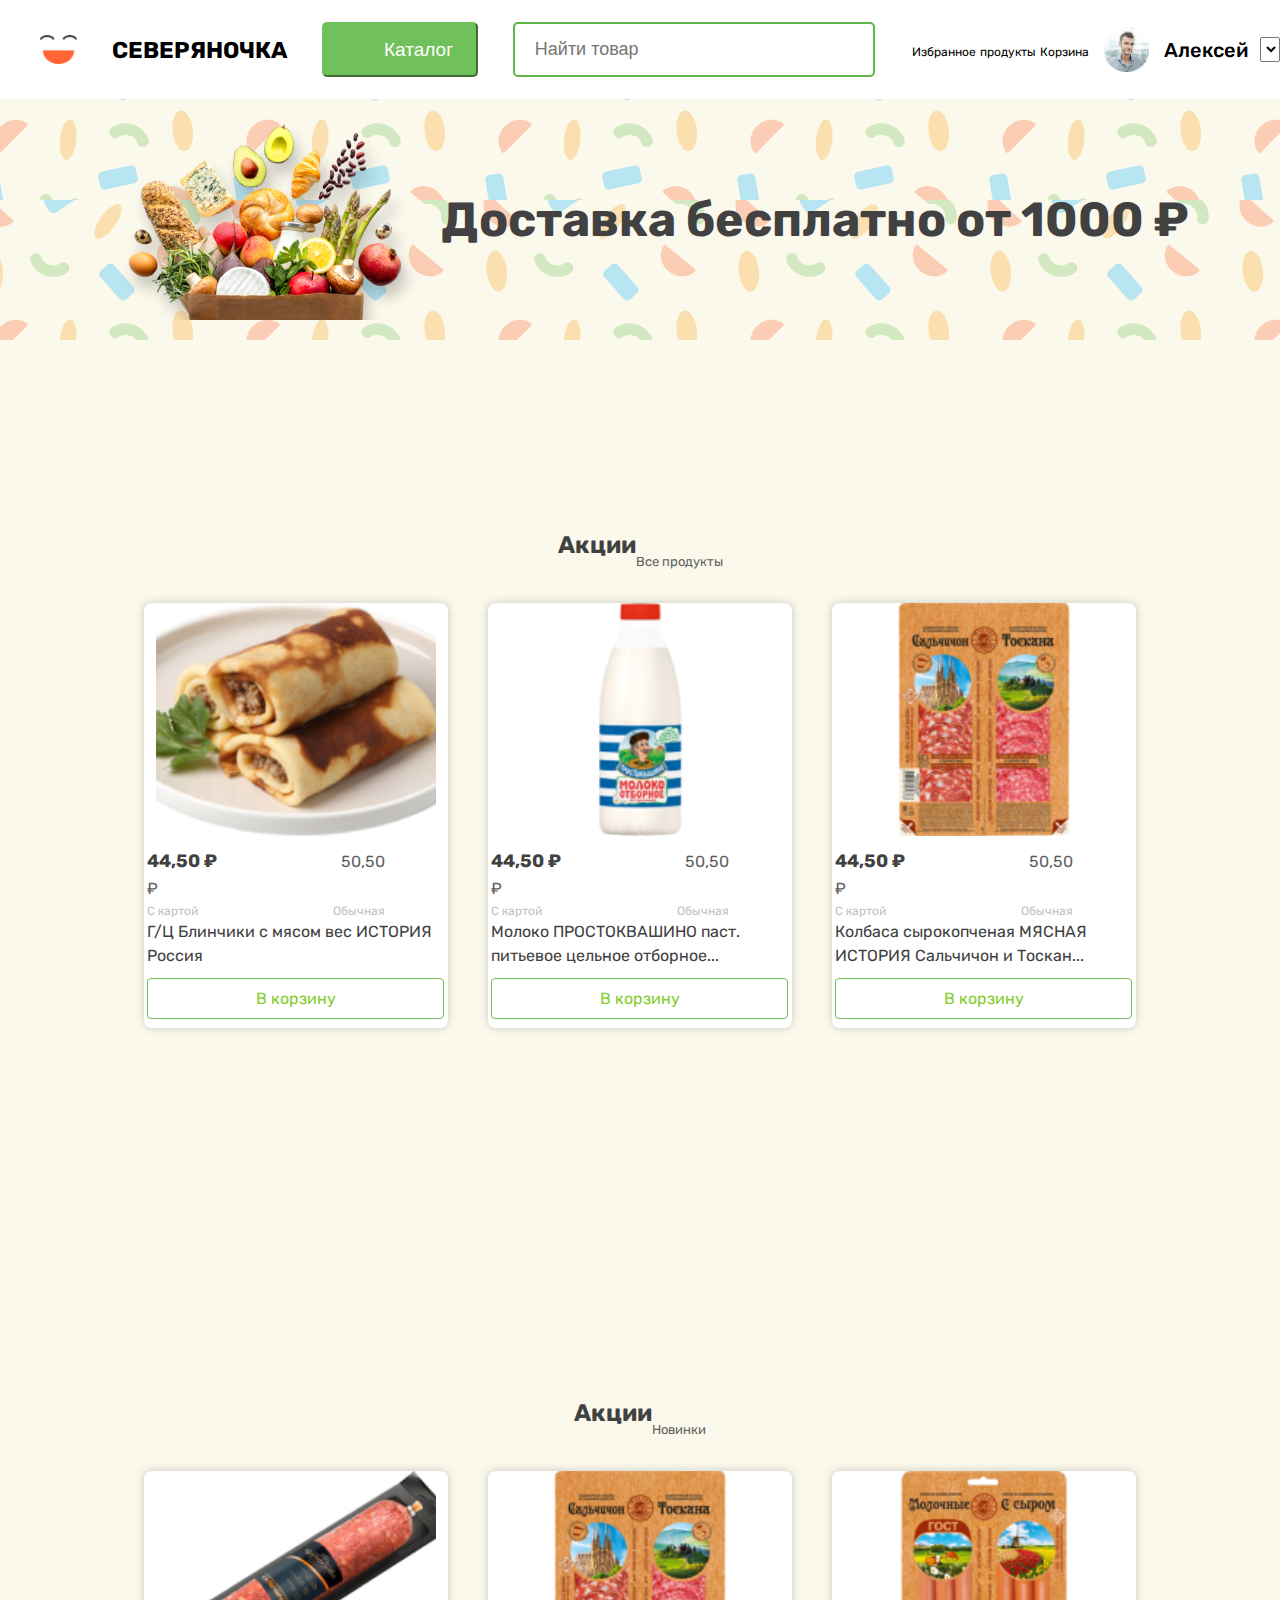
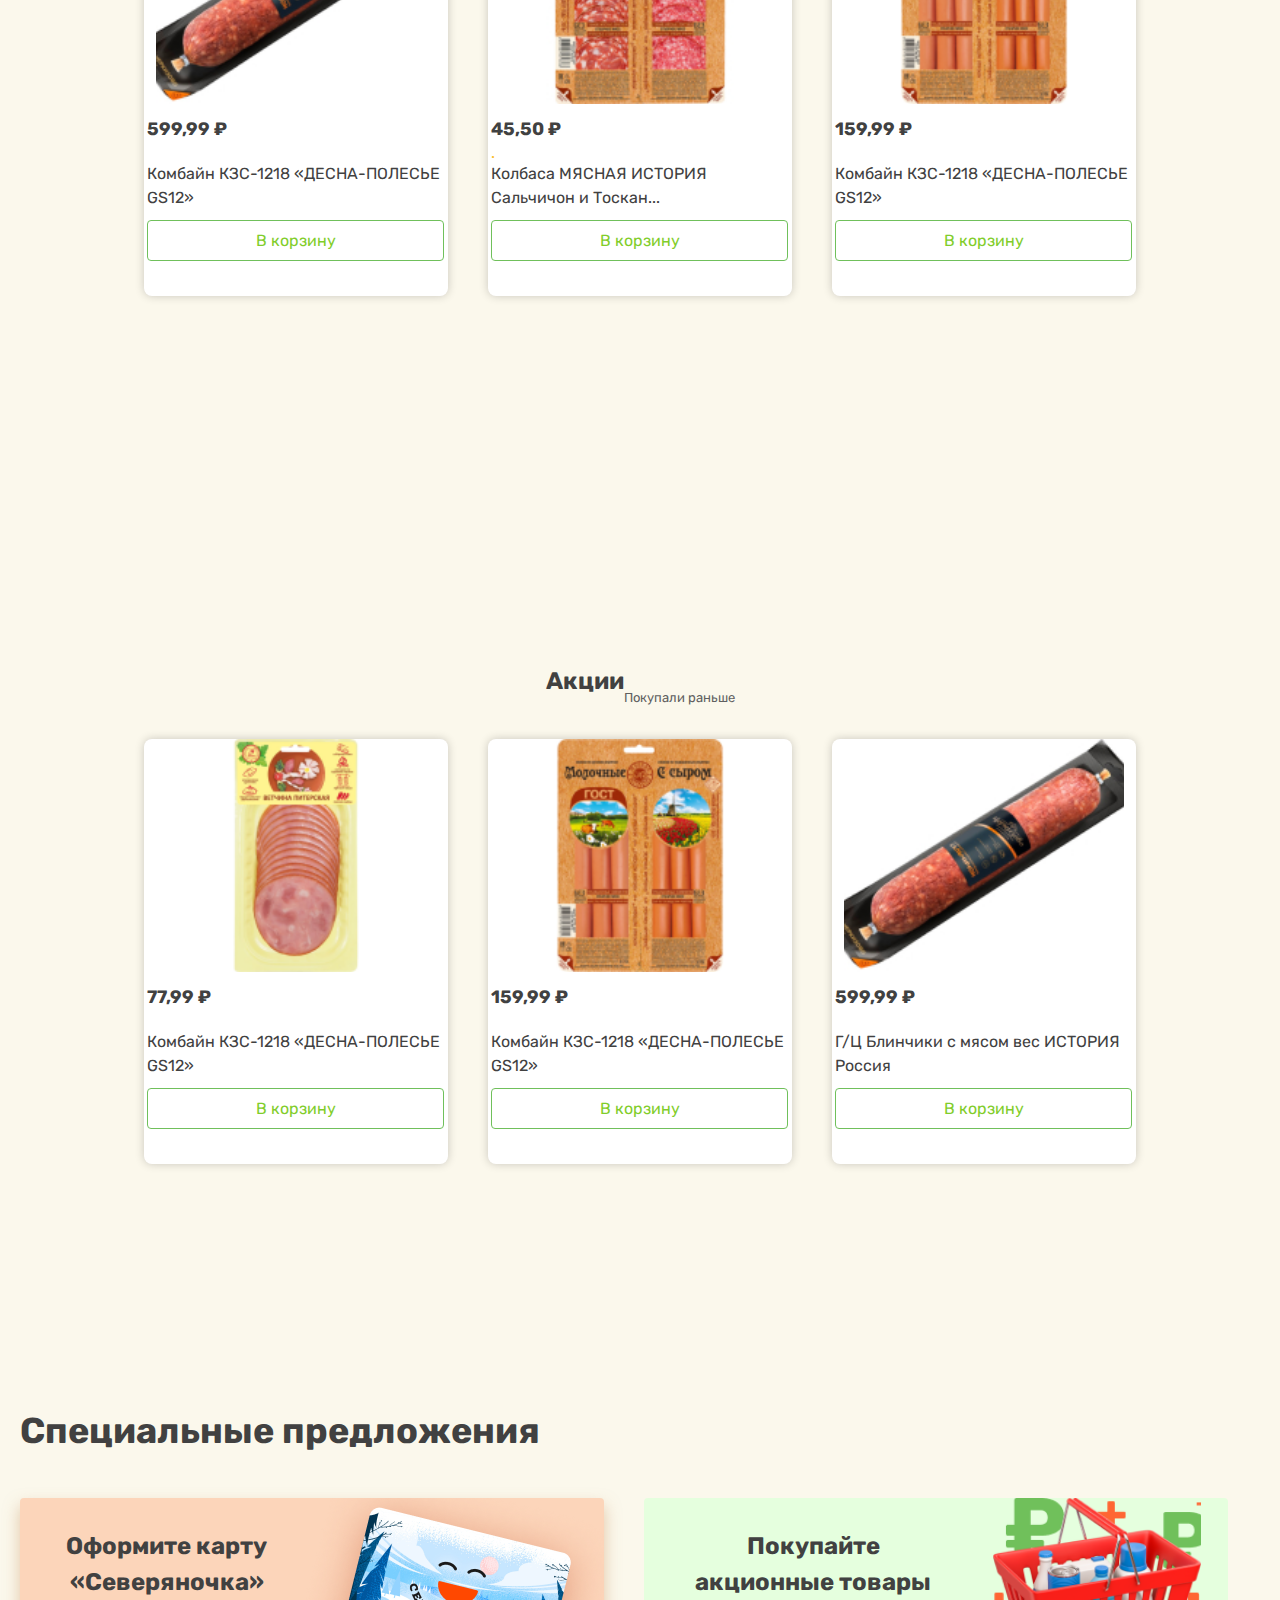
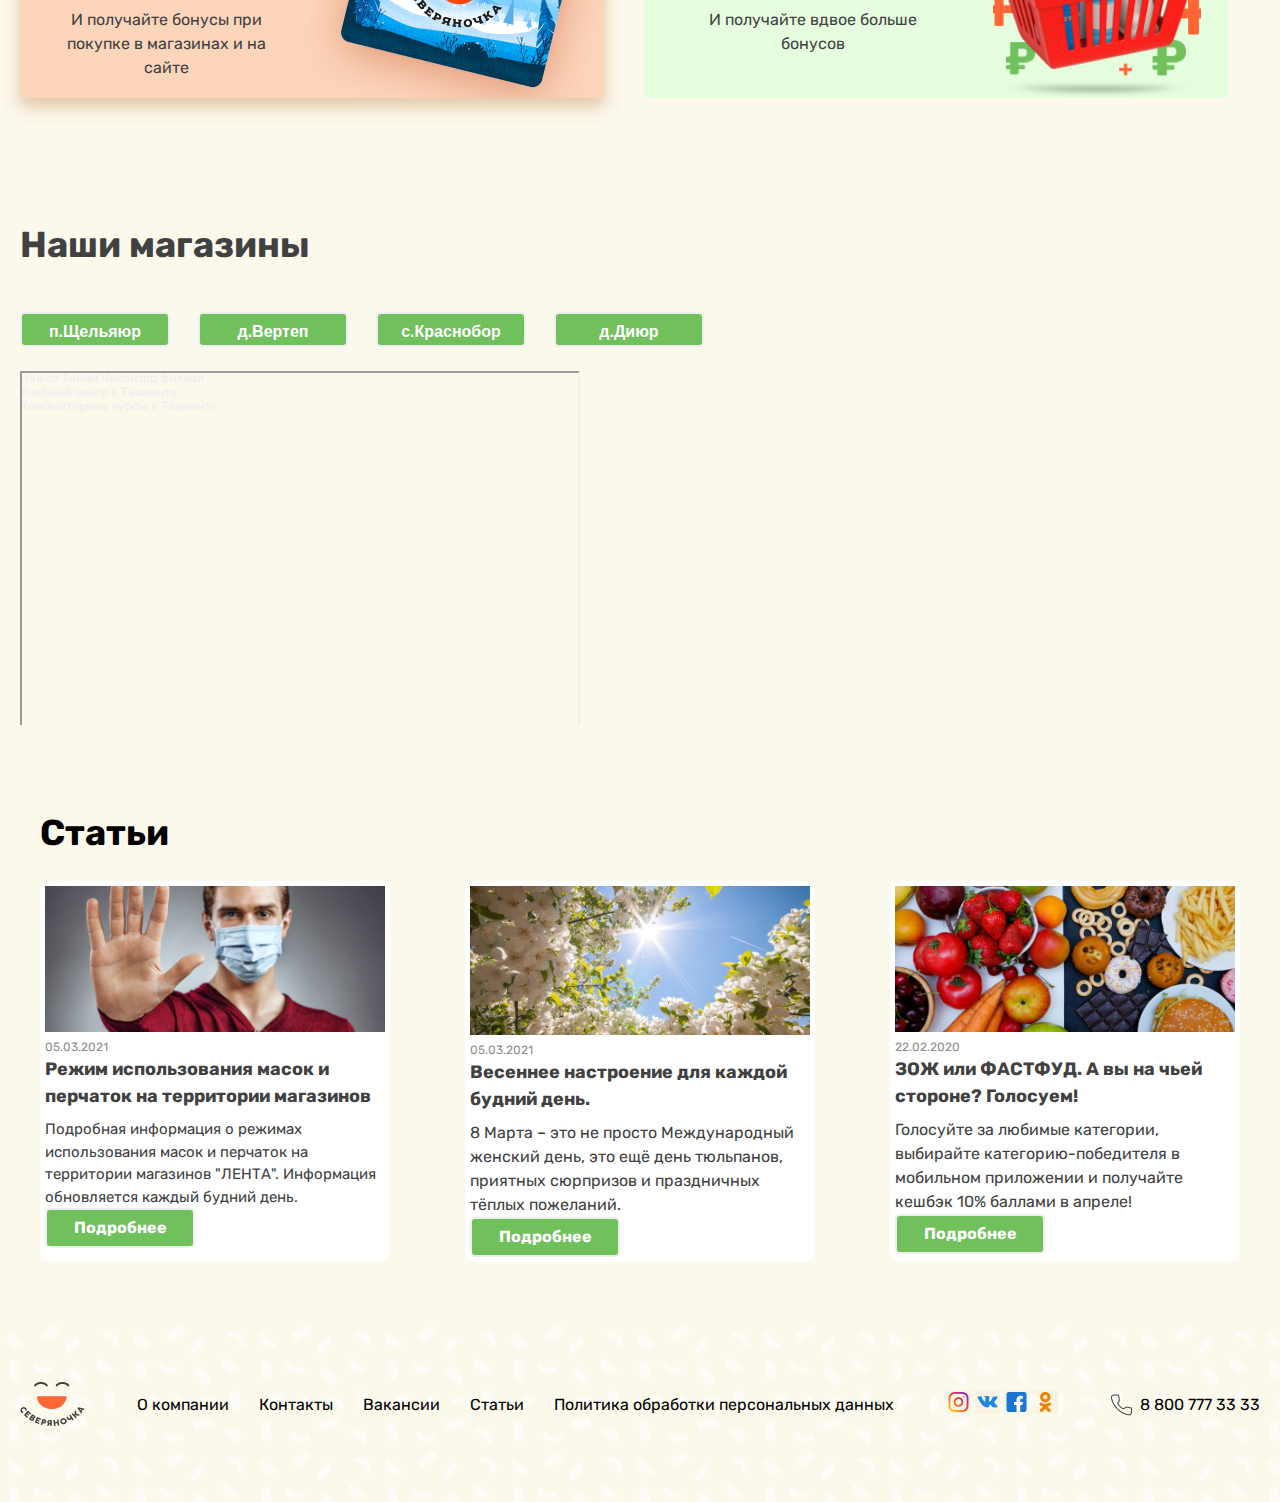
==== commit cf9a5bcd: "home page" ====
--- a/html/index.html
+++ b/html/index.html
@@ -520,40 +520,37 @@
             </div>
         </section>
     </main>
-    <footer class="container12 backroun_img ">
-        <div class="container_server container_foot">
-            <div class="footer__logo_block">
-                <a class="footer__logo" href="#"><img src="..//cart.img/logo (2).png" alt="logo"></a>
-                <div class="footer__list">
-                    <a class="footer__link" href="#">О компании</a>
-                    <a class="footer__link" href="#">Контакты</a>
-                    <a class="footer__link" href="#">Вакансии</a>
-                    <a class="footer__link" href="#">Статьи</a>
-                    <a class="footer__link" href="#">Политика обработки персональных данных</a>
-                </div>
-            </div>
-            <div class="footer__icon_block">
-
-                <a class="footer__icon" href="https://ru-ru.facebook.com/"><img class="logo_icon"
-                        src="..//cart.img/instagram.png" alt=""></a>
-                <a class="footer__icon" href="https://ru-ru.facebook.com/"><img class="logo_icon"
-                        src="..//cart.img/vkontakte.png" alt=""></a>
-                <a class="footer__icon" href="https://ru-ru.facebook.com/"><img class="logo_icon"
-                        src="..//cart.img/facebook.png" alt=""></a>
-                <a class="footer__icon" href="https://twitter.com/?lang=ru"><img class="logo_icon"
-                        src="..//cart.img/ok.png" alt=""></a>
-                <a class="tel_foot1" href="tel"><i class="fa fa-phone" aria-hidden="true"></i>+998 99 325-06-27</a>
-                <div class="foot_cont">
-                    <a class="footer_icon_phon" href="#">Дизайн<img class="img_foot"
-                            src="..//product.img/logo-zasovskiy-small-black.png" alt=""></a>
-                </div>
-                <a class="footer__icon"
-                    href="https://ru.linkedin.com/?original_referer=https%3A%2F%2Fwww.google.com%2F"><img
-                        src="..//img/in.svg" alt=""></a>
+     <footer>
+        <div class="footer-box container">
+            <img src="..//cart.img/logo (2).png" alt="image">
+            <ul class="footer-list">
+                <li class="footer-list-item">О компании</li>
+                <li class="footer-list-item">Контакты</li>
+                <li class="footer-list-item">Вакансии</li>
+                <li class="footer-list-item">Статьи</li>
+                <li class="footer-list-item">Политика обработки персональных данных</li>
+            </ul>
+            <div class="footer-icons">
+                <a href="https://www.instagram.com/">
+                    <img src="..//cart.img/instagram.png" alt="image">
+                </a>
+                <a href="https://vk.com/">
+                    <img src="..//cart.img/vkontakte.png" alt="image">
+                </a>
+                <a href="https://www.facebook.com/">
+                    <img src="..//cart.img/facebook.png" alt="image">
+                </a>
+                <a href="https://ok.ru/">
+                    <img src="..//cart.img/ok.png" alt="image">
+                </a>
+            </div>
+            <div class="phone-num">
+                <img src="..//cart.img/phone.png" alt="image">
+                <a href="tel:+8 800 777 33 33">8 800 777 33 33</a>
             </div>
         </div>
-
     </footer>
+
 
     <script src="..//main.js"></script>
 </body>
--- a/css/main.css
+++ b/css/main.css
@@ -52,29 +52,29 @@
 .container {
   max-width: 1300px;
   width: 100%;
-  margin-left: auto;
-  margin-right: auto;
+  margin: 0 auto;
+  padding: 20px;
 }
 
 .main_container {
   max-width: 1300px;
   width: 100%;
-  margin-left: auto;
-  margin-right: auto;
+  margin: 0 auto;
+  padding: 20px;
 }
 
 .container_server {
   max-width: 1300px;
   width: 100%;
-  margin-left: auto;
-  margin-right: auto;
+  margin: 0 auto;
+  padding: 20px;
 }
 
 .container12 {
   max-width: 1300px;
   width: 100%;
-  margin-left: auto;
-  margin-right: auto;
+  margin: 0 auto;
+  padding: 20px;
 }
 
 nav {
@@ -470,11 +470,6 @@
   color: var(--main-on-surface, #414141);
 }
 
-.backroun_img {
-  background-image: url(..//..//section.img/bg.png);
-  width: 100%;
-}
-
 .footer__icon_block {
   text-align: center;
   padding-left: 40px;
@@ -504,6 +499,36 @@
   width: 16px;
   height: 16px;
   margin-left: 12px;
+}
+
+footer {
+  height: 180px;
+  background-image: url(..//..//section.img/bg.png);
+  background-color: var(--bodyBG);
+  padding: 40px 0;
+}
+
+.footer-box {
+  display: flex;
+  align-items: center;
+  justify-content: space-between;
+}
+
+.footer-list {
+  display: flex;
+  list-style: none;
+  gap: 30px;
+  color: var(--mainClr);
+}
+
+.phone-num {
+  display: flex;
+  align-items: center;
+  gap: 5px;
+}
+
+.phone-num a {
+  color: var(--mainClr);
 }
 
 .hero {
